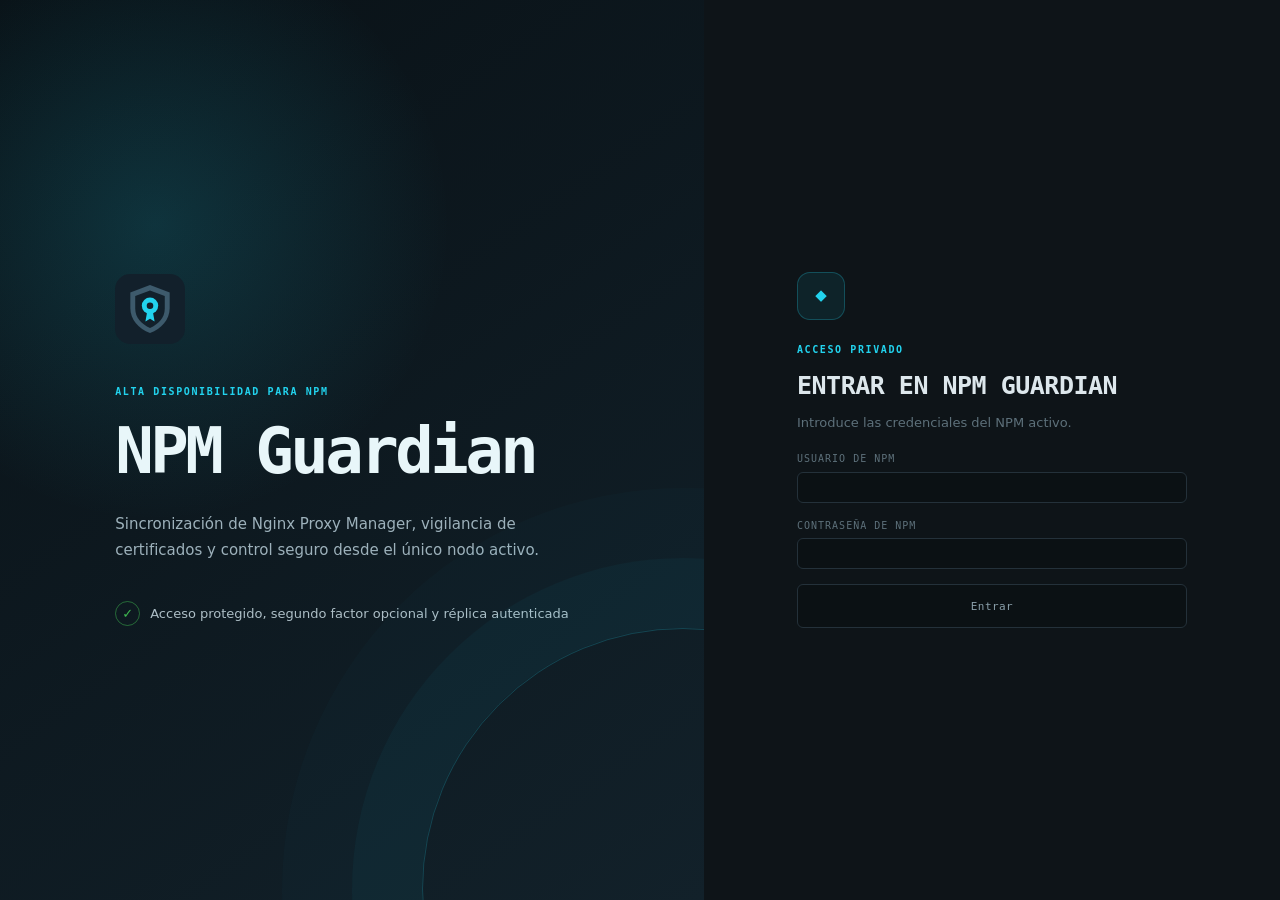
==== docker/guardian/panel/web/index.html @ 9c6bbe90 "feat: publicar NPM Guardian 1.0.4" ====
<!doctype html>
<html lang="es">
<head>
<meta charset="utf-8">
<meta name="viewport" content="width=device-width, initial-scale=1">
<title>NPM Guardian</title>
<link rel="icon" href="icono.svg" type="image/svg+xml" sizes="any">
<link rel="stylesheet" href="estilo.css">
</head>
<body>
<main id="setup-view" class="envoltorio oculto">
  <header class="page-heading"><span class="eyebrow">PRIMER INICIO</span><h1>Configurar NPM Guardian</h1><p>Estos datos se guardan en el volumen de Guardian. No tienes que trasladarlos a la plantilla de Unraid.</p></header>
  <form id="setup-form" class="settings-form">
    <section class="settings-card"><h2>Este nodo y el clÃºster</h2><div class="form-grid"><label><span>Nombre de este nodo</span><input id="setup-node" required maxlength="63" placeholder="node-a"></label><label><span>DirecciÃ³n de NPM en este nodo</span><input id="setup-address" required placeholder="npm-a.internal"></label></div><label class="switch-row compact"><input id="setup-standalone" type="checkbox"><span><strong>InstalaciÃ³n independiente</strong><small>ActÃ­valo sÃ³lo si no vas a sincronizar varios servidores.</small></span></label><label><span>Miembros del clÃºster</span><textarea id="setup-members" rows="5" required placeholder="node-a | npm-a.internal |&#10;node-b | npm-b.internal | http://guardian-b.internal:6061"></textarea><small>Una lÃ­nea por servidor: nombre | direcciÃ³n de NPM | URL de Guardian. La URL puede quedar vacÃ­a sÃ³lo en la lÃ­nea de este nodo.</small></label><label><span>CÃ³digo de incorporaciÃ³n</span><textarea id="setup-enrollment" rows="3" autocomplete="off" spellcheck="false" placeholder="VacÃ­o en el primer nodo; pega aquÃ­ el cÃ³digo al configurar los demÃ¡s"></textarea><small>El primer nodo generarÃ¡ un cÃ³digo compartido. GuÃ¡rdalo y Ãºsalo en los demÃ¡s nodos del mismo clÃºster.</small></label></section>
    <section class="settings-card"><h2>Keepalived</h2><div class="form-grid"><label><span>URL de Keepalived</span><input id="setup-keepalived-url" value="http://host.docker.internal:6060" required></label><label><span>Servicio flotante</span><input id="setup-keepalived-service" value="npm" required></label><label><span>Token API de Keepalived</span><input id="setup-keepalived-token" type="password" autocomplete="new-password"><small>Se guarda como secreto en /datos; no aparecerÃ¡ en la plantilla.</small></label></div><label class="switch-row compact"><input id="setup-keepalived-http" type="checkbox" checked><span><strong>Permitir HTTP hacia Keepalived en la red local</strong><small>DesactÃ­valo cuando la API use HTTPS verificable.</small></span></label></section>
    <section class="settings-card"><h2>Acceso al portal</h2><div class="form-grid"><label><span>URL pÃºblica estable (opcional)</span><input id="setup-public-url" placeholder="https://guardian.example.net"></label><label><span>Proxy HTTPS de confianza</span><input id="setup-proxies" placeholder="IP o CIDR exacto del proxy"></label></div><label class="switch-row compact"><input id="setup-portal-http" type="checkbox"><span><strong>Permitir acceso directo por HTTP en la LAN</strong><small>Si no lo activas, debes indicar el proxy HTTPS de confianza.</small></span></label></section>
    <section class="settings-card"><h2>Nginx Proxy Manager</h2><div class="form-grid"><label><span>Nombre del contenedor NPM</span><input id="setup-npm-container" value="npm" required></label><label><span>Esquema de la API</span><select id="setup-npm-scheme"><option value="https">HTTPS</option><option value="http">HTTP</option></select></label><label><span>Puerto de administraciÃ³n</span><input id="setup-npm-port" type="number" min="1" max="65535" value="443" required></label><label><span>Puerto HTTPS servido</span><input id="setup-npm-https-port" type="number" min="1" max="65535" value="443" required></label></div><label class="switch-row compact"><input id="setup-npm-http" type="checkbox"><span><strong>Permitir la API de NPM por HTTP en la red local</strong><small>Debe marcarse expresamente si seleccionas HTTP.</small></span></label></section>
    <section class="settings-card"><h2>Opciones avanzadas</h2><p class="pista">Normalmente puedes conservar estos valores. Modifícalos si tu proxy, tus certificados internos o tus puertos requieren otra configuración.</p><div class="form-grid"><label><span>Puerto público del portal</span><input id="setup-public-port" type="number" min="1" max="65535" value="6061" required></label><label><span>Duración de la sesión (minutos)</span><input id="setup-session-minutes" type="number" min="5" max="60" value="15" required></label><label><span>CA de Keepalived (PEM, opcional)</span><textarea id="setup-keepalived-ca" rows="5" spellcheck="false" placeholder="-----BEGIN CERTIFICATE-----"></textarea></label><label><span>CA de NPM (PEM, opcional)</span><textarea id="setup-npm-ca" rows="5" spellcheck="false" placeholder="-----BEGIN CERTIFICATE-----"></textarea></label></div></section>
    <div id="setup-message" class="recado oculto"></div><button id="setup-save" type="submit">Guardar y arrancar Guardian</button>
  </form>
  <section id="setup-code-card" class="settings-card oculto"><h2>CÃ³digo de incorporaciÃ³n del clÃºster</h2><p>GuÃ¡rdalo ahora. TendrÃ¡s que pegarlo al configurar los demÃ¡s nodos y no volverÃ¡ a mostrarse.</p><textarea id="setup-code" rows="5" readonly spellcheck="false"></textarea><button id="setup-code-copy" type="button">Copiar cÃ³digo</button><a class="boton-secundario" href="/">Continuar al acceso</a></section>
</main>
<main id="login-view" class="login-page oculto">
  <section class="login-intro">
    <img src="icono.svg" alt=""><span class="eyebrow">ALTA DISPONIBILIDAD PARA NPM</span>
    <h1>NPM Guardian</h1>
    <p>Sincronización de Nginx Proxy Manager, vigilancia de certificados y control seguro desde el único nodo activo.</p>
    <div class="login-feature"><span class="escudo">✓</span><span>Acceso protegido, segundo factor opcional y réplica autenticada</span></div>
  </section>
  <section class="login-panel">
    <form id="login-form" class="login-form" autocomplete="on">
      <div class="login-symbol">◆</div><span class="eyebrow">ACCESO PRIVADO</span><h2 id="login-heading">Entrar en NPM Guardian</h2>
      <p id="login-help">Comprobando el estado de la cuenta&hellip;</p>
      <label><span>Usuario de NPM</span><input id="login-user" required minlength="3" maxlength="64" autocomplete="username" autofocus></label>
      <label id="login-password-wrap"><span>Contraseña de NPM</span><input id="login-password" type="password" required autocomplete="current-password"></label>
      <label id="login-otp-wrap" class="oculto"><span>Código 2FA o de recuperación</span><input id="login-otp" inputmode="numeric" autocomplete="one-time-code"></label>
      <label id="login-recovery-wrap" class="oculto"><span>Código de recuperación de Guardian</span><input id="login-recovery" autocomplete="one-time-code"></label>
      <div id="login-error" class="recado mal oculto"></div><button id="login-button" type="submit">Entrar</button>
      <button id="emergency-toggle" class="boton-enlace oculto" type="button">Usar acceso de emergencia</button>
    </form>
  </section>
</main>

<div id="app-view" class="envoltorio oculto">
  <header class="cabecera">
    <img class="marca-icono" src="icono.svg" alt=""><div><h1>NPM Guardian</h1><p class="sub" id="sub">cargando&hellip;</p></div>
    <div class="hueco"></div><span class="version" id="version">v&hellip;</span>
    <button type="button" class="boton-secundario" id="profile-shortcut">Mi perfil</button>
    <button type="button" class="boton-secundario" id="logout">Salir</button><span class="latido" id="latido">&mdash;</span>
  </header>
  <nav class="tabs" aria-label="Secciones"><button type="button" class="activo" data-view="dashboard">Estado</button><button type="button" data-view="config">Configuración</button><button type="button" data-view="profile">Mi perfil</button></nav>
  <div id="recado" class="recado mal oculto"></div>

  <main id="view-dashboard" class="vista-panel">
    <header class="page-heading state-heading"><span class="eyebrow">RESUMEN OPERATIVO</span><h2>Estado del clúster</h2><p>Comprueba de un vistazo si las renovaciones pueden ejecutarse y qué nodo coordina el servicio.</p></header>

    <section class="state-overview" aria-label="Resumen operativo">
      <article class="status-card" id="namecheap-card" data-tone="neutral">
        <header class="status-card-heading"><div><span class="status-kicker">RENOVACIÓN DNS</span><h3>Namecheap</h3></div><span class="status-badge neutral" id="namecheap-status">Comprobando</span></header>
        <div class="status-hero"><span>IP pública</span><strong id="namecheap-ip">&mdash;</strong></div>
        <dl class="status-facts">
          <div><dt>DNS challenge</dt><dd id="namecheap-readiness">Pendiente</dd></div>
          <div><dt>Última comprobación</dt><dd id="namecheap-checked">&mdash;</dd></div>
        </dl>
        <p class="status-note" id="namecheap-detail">Consultando la integración&hellip;</p>
        <div id="credenciales"></div>
      </article>

      <article class="status-card" id="ha-card" data-tone="neutral">
        <header class="status-card-heading"><div><span class="status-kicker">ALTA DISPONIBILIDAD</span><h3>IP flotante</h3></div><span class="status-badge neutral" id="ha-status">Comprobando</span></header>
        <div class="status-hero"><span>Nodo activo</span><strong id="active-node">&mdash;</strong></div>
        <dl class="status-facts">
          <div><dt>IP flotante</dt><dd id="floating-ip">&mdash;</dd></div>
          <div><dt>Autoridad</dt><dd id="role-source">Keepalived</dd></div>
        </dl>
        <p class="status-note" id="role-detail">Localizando el nodo que sostiene el servicio&hellip;</p>
      </article>
    </section>

    <section class="dashboard-section"><header class="section-heading"><div><h2>Salud del clúster</h2><p class="pista">Guardian, NPM y capacidad de réplica en cada servidor.</p></div><span class="section-stat" id="nodes-summary">cargando&hellip;</span></header><div class="rejilla" id="rejilla-nodos"></div></section>

    <section class="dashboard-section"><header class="section-heading"><div><h2>Sincronización</h2><p class="pista" id="sync-schedule-summary">La copia siempre sale del nodo que posee la IP flotante hacia los pasivos.</p></div></header><div class="operation-card"><div class="mando" id="sincronia">cargando&hellip;</div><div id="diferencias"></div><div class="acciones" id="acciones-sincronia"></div></div></section>

    <section class="dashboard-section"><header class="section-heading"><div><h2>Certificados</h2><p class="pista">Ordenados por caducidad; los días representan periodos completos restantes.</p></div><div class="section-metrics"><span class="section-stat" id="cert-total">&mdash;</span><span class="section-stat" id="cert-risk">&mdash;</span></div></header><div class="marco desliza"><table><thead><tr><th>Certificado</th><th>Caduca</th><th>Quedan</th><th>Método</th><th></th></tr></thead><tbody id="cuerpo-certs"><tr><td colspan="5" class="vacio">cargando&hellip;</td></tr></tbody></table></div></section>

    <section class="dashboard-section"><header class="section-heading"><div><h2>Proxy hosts</h2><p class="pista">Destinos publicados por el NPM activo.</p></div><span class="section-stat" id="proxy-total">&mdash;</span></header><div class="marco desliza"><table><thead><tr><th>Dominio</th><th>Destino</th><th>Certificado</th></tr></thead><tbody id="cuerpo-dominios"><tr><td colspan="3" class="vacio">cargando&hellip;</td></tr></tbody></table></div></section>
  </main>

  <main id="view-config" class="vista-panel oculto">
    <header class="page-heading"><span class="eyebrow">NODO Y AUTOMATIZACIÓN</span><h2>Configuración</h2><p>La configuración local se guarda en este nodo. La automatización se replica cifrada al resto del clúster.</p></header>
    <form id="node-config-form" class="settings-form node-settings-form">
      <section class="settings-card"><h3>Este nodo y el clúster</h3><p class="pista">Sustituye las antiguas variables NPMG_NODE_NAME, NPMG_NODE_ADDRESS, NPMG_NODES y NPMG_PEERS de la plantilla.</p><div class="form-grid"><label><span>Nombre de este nodo</span><input id="node-name" required maxlength="63"></label><label><span>Dirección de NPM en este nodo</span><input id="node-address" required></label></div><label class="switch-row compact"><input id="node-standalone" type="checkbox"><span><strong>Instalación independiente</strong><small>Actívalo sólo si este Guardian no forma parte de un clúster.</small></span></label><label><span>Miembros del clúster</span><textarea id="node-members" rows="5" required></textarea><small>Una línea por servidor: nombre | dirección de NPM | URL de Guardian. La URL sólo puede quedar vacía para este nodo.</small></label></section>
      <section class="settings-card"><h3>Conexión con Keepalived</h3><p class="pista">Guardian consulta esta API para determinar qué nodo posee la IP flotante.</p><div class="form-grid"><label><span>URL de Keepalived</span><input id="node-keepalived-url" required></label><label><span>Servicio flotante</span><input id="node-keepalived-service" required></label><label><span>Nuevo token API (opcional)</span><input id="node-keepalived-token" type="password" autocomplete="new-password" placeholder="Dejar vacío para conservar"><small id="node-keepalived-token-status"></small></label><label><span>Nueva CA en formato PEM (opcional)</span><textarea id="node-keepalived-ca" rows="5" spellcheck="false" placeholder="Dejar vacío para conservar"></textarea><small id="node-keepalived-ca-status"></small></label></div><label class="switch-row compact"><input id="node-keepalived-token-clear" type="checkbox"><span><strong>Eliminar el token guardado</strong><small>Keepalived deberá aceptar consultas sin token.</small></span></label><label class="switch-row compact"><input id="node-keepalived-ca-clear" type="checkbox"><span><strong>Eliminar la CA guardada</strong><small>Se utilizará la cadena de confianza del sistema.</small></span></label><label class="switch-row compact"><input id="node-keepalived-http" type="checkbox"><span><strong>Permitir HTTP hacia Keepalived en la red local</strong><small>Desactívalo cuando la API use HTTPS verificable.</small></span></label></section>
      <section class="settings-card"><h3>Acceso al portal</h3><div class="form-grid"><label><span>URL pública estable (opcional)</span><input id="node-public-url" placeholder="https://guardian.example.net"></label><label><span>Puerto público del portal</span><input id="node-public-port" type="number" min="1" max="65535" required></label><label><span>Duración de la sesión (minutos)</span><input id="node-session-minutes" type="number" min="5" max="60" required></label><label><span>Proxies HTTPS de confianza</span><input id="node-proxies" placeholder="IP o CIDR del proxy"></label></div><label class="switch-row compact"><input id="node-portal-http" type="checkbox"><span><strong>Permitir acceso directo por HTTP en la LAN</strong><small>Si no lo activas, debes indicar el proxy HTTPS de confianza.</small></span></label></section>
      <section class="settings-card"><h3>Conexión local con Nginx Proxy Manager</h3><div class="form-grid"><label><span>Nombre del contenedor NPM</span><input id="node-npm-container" required></label><label><span>Esquema de la API</span><select id="node-npm-scheme"><option value="https">HTTPS</option><option value="http">HTTP</option></select></label><label><span>Puerto de administración</span><input id="node-npm-api-port" type="number" min="1" max="65535" required></label><label><span>Puerto HTTPS servido</span><input id="node-npm-https-port" type="number" min="1" max="65535" required></label><label><span>Nueva CA en formato PEM (opcional)</span><textarea id="node-npm-ca" rows="5" spellcheck="false" placeholder="Dejar vacío para conservar"></textarea><small id="node-npm-ca-status"></small></label></div><label class="switch-row compact"><input id="node-npm-ca-clear" type="checkbox"><span><strong>Eliminar la CA guardada</strong><small>Se utilizará la cadena de confianza del sistema.</small></span></label><label class="switch-row compact"><input id="node-npm-http" type="checkbox"><span><strong>Permitir la API de NPM por HTTP en la red local</strong><small>Debe marcarse expresamente si seleccionas HTTP.</small></span></label></section>
      <div id="node-config-message" class="recado oculto"></div><button id="node-config-save" type="submit">Guardar configuración del nodo y reiniciar</button>
    </form>
    <form id="config-form" class="settings-form">
      <section class="settings-card"><h3>Sincronización automática</h3><label class="switch-row"><input id="sync-enabled" type="checkbox"><span><strong>Activar sincronización programada</strong><small>La tarea sólo se ejecuta en el nodo activo.</small></span></label><div class="form-grid"><label><span>Frecuencia</span><select id="sync-preset"><option value="*/5 * * * *">Cada 5 minutos</option><option value="*/15 * * * *">Cada 15 minutos</option><option value="*/30 * * * *">Cada 30 minutos</option><option value="0 * * * *">Cada hora</option><option value="0 */6 * * *">Cada 6 horas</option><option value="0 3 * * *">Cada día a las 03:00</option><option value="custom">Expresión personalizada</option></select></label><label id="sync-custom-wrap" class="oculto"><span>Expresión cron</span><input id="sync-cron" placeholder="*/15 * * * *" spellcheck="false"><small>minuto hora día mes día-semana</small></label></div><div id="topology-summary" class="readonly-summary"></div></section>
      <section class="settings-card"><h3>Namecheap</h3><label class="switch-row"><input id="namecheap-enabled" type="checkbox"><span><strong>Activar integración con Namecheap</strong><small>Sólo condiciona certificados DNS-01 de Namecheap. Desactivarla no afecta a la alta disponibilidad, la sincronización ni otros métodos ACME.</small></span></label><div id="namecheap-fields"><div class="form-grid"><label><span>Usuario API de Namecheap</span><input id="namecheap-user" autocomplete="off"></label><label><span>Clave API de Namecheap</span><input id="namecheap-key" type="password" autocomplete="new-password" placeholder="Dejar vacío para conservar"><small id="namecheap-key-status"></small></label></div><label class="switch-row compact"><input id="namecheap-key-clear" type="checkbox"><span><strong>Eliminar la clave guardada</strong><small>Namecheap quedará desactivado al guardar si no proporcionas otra clave.</small></span></label></div></section>
      <section class="settings-card"><h3>Política de renovación</h3><p class="pista">Se aplica a los certificados renovables, independientemente de que Namecheap esté activado.</p><div class="form-grid"><label><span>Renovar cuando queden</span><input id="renew-days" type="number" min="31" max="60" required><small>35 días es el valor recomendado.</small></label><label><span>Avisar cuando queden</span><input id="warning-days" type="number" min="1" max="60" required></label><label><span>Intentos automáticos totales</span><select id="renew-attempts"><option>1</option><option>2</option><option>3</option><option value="4">4</option></select><small>El límite seguro es 4; el quinto queda reservado para una intervención manual.</small></label></div></section>
      <section class="settings-card"><h3>API de Nginx Proxy Manager</h3><p class="pista">Se usa para solicitar renovaciones. Guardian nunca modifica la base de datos para renovar.</p><div class="form-grid"><label><span>Usuario o correo de NPM</span><input id="npm-user" autocomplete="off"></label><label><span>Contraseña de NPM</span><input id="npm-password" type="password" autocomplete="new-password" placeholder="Dejar vacío para conservar"><small id="npm-password-status"></small></label><label><span>Puerto de administración</span><input id="npm-port" type="number" min="1" max="65535" required></label><label><span>Puerto HTTPS servido</span><input id="npm-https-port" type="number" min="1" max="65535" required><small>Permite verificar el certificado real tras renovar.</small></label><label><span>Timeout de renovación</span><input id="npm-timeout" type="number" min="360" max="1800" step="30" required><small>Debe superar el tiempo de propagación DNS; 720 s recomendado.</small></label></div><label class="switch-row compact"><input id="npm-password-clear" type="checkbox"><span><strong>Eliminar la contraseña técnica guardada</strong><small>Las renovaciones automáticas se pausarán hasta configurar otra.</small></span></label></section>
      <div id="config-message" class="recado oculto"></div><button id="config-save" type="submit">Guardar y replicar</button>
    </form>
  </main>

  <main id="view-profile" class="vista-panel oculto">
    <header class="page-heading"><span class="eyebrow">CUENTA Y SEGURIDAD</span><h2>Mi perfil</h2><p>Gestiona tu identidad, contraseña y segundo factor.</p></header>
    <div class="profile-grid"><section class="settings-card"><h3>Identidad</h3><form id="profile-form"><label><span>Nombre visible</span><input id="profile-name" maxlength="120" required></label><button type="submit">Guardar nombre</button></form></section><section class="settings-card"><h3>Contraseña administrada por NPM</h3><p class="pista">Guardian valida cada acceso contra el NPM activo y nunca guarda tu contraseña. Cámbiala desde Nginx Proxy Manager; la nueva será válida aquí en el siguiente inicio de sesión.</p><div class="veredicto bien">Identidad primaria delegada en NPM</div></section></div>
    <section class="settings-card two-factor-card"><h3>Autenticación en dos pasos</h3><div id="two-factor-content"></div></section>
    <section id="recovery-card" class="settings-card oculto"><h3>Códigos de recuperación</h3><p>Guárdalos ahora. Cada uno sirve una sola vez y no volverán a mostrarse.</p><div id="recovery-codes" class="recovery-codes"></div><button type="button" id="copy-recovery">Copiar códigos</button></section><div id="profile-message" class="recado oculto"></div>
  </main>
  <footer><span id="pie"></span><span>actualización automática cada 30 s</span></footer>
</div>

<div id="app-dialog-layer" class="dialog-layer oculto" aria-hidden="true">
  <section id="app-dialog" class="dialog-panel" role="dialog" aria-modal="true" aria-labelledby="app-dialog-title" aria-describedby="app-dialog-message" tabindex="-1">
    <div id="app-dialog-symbol" class="dialog-symbol" aria-hidden="true">!</div>
    <span id="app-dialog-eyebrow" class="eyebrow">CONFIRMAR OPERACIÓN</span>
    <h2 id="app-dialog-title">Confirmar</h2>
    <p id="app-dialog-message"></p>
    <div class="dialog-actions">
      <button id="app-dialog-cancel" type="button" class="boton-secundario">Cancelar</button>
      <button id="app-dialog-confirm" type="button" class="dialog-confirm">Continuar</button>
    </div>
  </section>
</div>
<div id="toast-region" class="toast-region" aria-live="polite" aria-atomic="false"></div>
<script src="app.js"></script>
</body>
</html>
---- docker/guardian/panel/web/estilo.css ----
/* NPM Guardian. Tema oscuro orientado a una consola operativa. */
:root {
  --fondo:      #0e1418;
  --panel:      #161e23;
  --hundido:    #0b1114;
  --linea:      #24313a;
  --linea-fina: #1b252b;
  --tinta:      #dde7ec;
  --tinta-suave:#8ba0ab;
  --tinta-tenue:#5d707a;
  --acento:     #22d3ee;

  /* Estado del servicio. Separados del acento a proposito: el color que informa
     no debe competir con el color que decora. */
  --ok:    #3fb950;
  --aviso: #d29922;
  --mal:   #f85149;
  --inerte:#516670;

  --mono: ui-monospace, SFMono-Regular, Menlo, Consolas, monospace;
  --sans: system-ui, -apple-system, "Segoe UI", Roboto, sans-serif;
}

* { box-sizing: border-box; }

body {
  margin: 0;
  background: var(--fondo);
  color: var(--tinta);
  font-family: var(--sans);
  font-size: 15px;
  line-height: 1.55;
  -webkit-font-smoothing: antialiased;
}

.envoltorio {
  max-width: 1180px;
  margin: 0 auto;
  padding: 28px 20px 72px;
  display: flex;
  flex-direction: column;
  gap: 34px;
}

/* cabecera */
.cabecera {
  display: flex;
  align-items: center;
  gap: 14px;
  flex-wrap: wrap;
  border-bottom: 1px solid var(--linea);
  padding-bottom: 18px;
}
.cabecera img { width: 38px; height: 38px; display: block; }
.cabecera h1 {
  margin: 0;
  font-family: var(--mono);
  font-size: 19px;
  font-weight: 600;
  letter-spacing: -0.01em;
}
.cabecera .sub {
  margin: 0;
  font-family: var(--mono);
  font-size: 12px;
  color: var(--tinta-tenue);
}
.hueco { margin-left: auto; }
.latido {
  font-family: var(--mono);
  font-size: 11px;
  color: var(--tinta-tenue);
  letter-spacing: 0.06em;
}
.latido b { color: var(--ok); font-weight: 600; }
.latido.error b { color: var(--mal); }

/* secciones */
section { display: flex; flex-direction: column; gap: 14px; }
h2 {
  margin: 0;
  font-family: var(--mono);
  font-size: 12px;
  font-weight: 600;
  letter-spacing: 0.13em;
  text-transform: uppercase;
  color: var(--tinta-suave);
}
.pista { margin: 0; font-size: 13.5px; color: var(--tinta-tenue); max-width: 74ch; }

/* tabla de direcciones */
.marco { border: 1px solid var(--linea); border-radius: 10px; overflow: hidden; background: var(--panel); }
.desliza { overflow-x: auto; }
table { width: 100%; border-collapse: collapse; font-size: 13.5px; }
th {
  font-family: var(--mono);
  font-size: 10px;
  letter-spacing: 0.12em;
  text-transform: uppercase;
  color: var(--tinta-tenue);
  font-weight: 600;
  text-align: left;
  padding: 10px 14px;
  background: var(--hundido);
  border-bottom: 1px solid var(--linea);
  white-space: nowrap;
}
td {
  padding: 12px 14px;
  border-bottom: 1px solid var(--linea-fina);
  vertical-align: middle;
}
tr:last-child td { border-bottom: 0; }
.ip { font-family: var(--mono); font-weight: 600; color: var(--tinta); white-space: nowrap; }
.vrid { font-family: var(--mono); font-size: 12px; color: var(--tinta-tenue); }
.puertos { font-family: var(--mono); font-size: 11.5px; color: var(--tinta-tenue); }
.servicio { font-weight: 600; }
.desc { font-size: 12px; color: var(--tinta-tenue); }
.acciones { display: flex; gap: 6px; justify-content: flex-end; }

/* pastillas de estado */
.pastilla {
  display: inline-block;
  font-family: var(--mono);
  font-size: 10.5px;
  letter-spacing: 0.08em;
  text-transform: uppercase;
  padding: 3px 8px;
  border-radius: 999px;
  border: 1px solid;
  white-space: nowrap;
}
.pastilla.en_uso    { color: var(--ok);     border-color: rgba(63,185,80,.45);  background: rgba(63,185,80,.12); }
.pastilla.libre     { color: var(--acento); border-color: rgba(34,211,238,.40); background: rgba(34,211,238,.10); }
.pastilla.reservada { color: var(--aviso);  border-color: rgba(210,153,34,.45); background: rgba(210,153,34,.12); }

/* fichas de nodo dentro de la tabla */
.nodos { display: flex; gap: 6px; flex-wrap: wrap; }
.ficha {
  display: inline-flex;
  align-items: center;
  gap: 5px;
  font-family: var(--mono);
  font-size: 11px;
  padding: 3px 8px;
  border-radius: 6px;
  border: 1px solid var(--linea);
  background: var(--hundido);
  color: var(--tinta-tenue);
  white-space: nowrap;
}
.ficha .punto { width: 7px; height: 7px; border-radius: 50%; background: var(--inerte); flex: none; }
.ficha.sano  .punto { background: var(--ok); }
.ficha.malo  .punto { background: var(--mal); }
.ficha.drena .punto { background: var(--aviso); }
.ficha.caido { opacity: .55; }
.ficha.porta {
  border-color: rgba(34,211,238,.55);
  color: var(--tinta);
  background: rgba(34,211,238,.10);
  font-weight: 600;
}
.ficha .ancla { color: var(--acento); font-size: 10px; }

.aviso-fila {
  display: inline-flex; align-items: center; gap: 6px;
  font-family: var(--mono); font-size: 11px; color: var(--mal);
}

/* tarjetas de servidor */
.rejilla { display: grid; grid-template-columns: repeat(auto-fit, minmax(min(300px, 100%), 1fr)); gap: 14px; }
.tarjeta {
  background: var(--panel);
  border: 1px solid var(--linea);
  border-radius: 10px;
  padding: 16px;
  display: flex;
  flex-direction: column;
  gap: 12px;
}
.tarjeta.caida { border-style: dashed; }
.tarjeta header { display: flex; align-items: baseline; gap: 9px; }
.tarjeta h3 { margin: 0; font-family: var(--mono); font-size: 15px; font-weight: 600; }
.tarjeta .meta { font-family: var(--mono); font-size: 11px; color: var(--tinta-tenue); margin-left: auto; }
.veredicto {
  white-space: pre-wrap;
  overflow-wrap: anywhere;
  font-family: var(--mono);
  font-size: 12px;
  line-height: 1.5;
  padding: 9px 11px;
  border-radius: 7px;
  background: var(--hundido);
  border-left: 2px solid var(--inerte);
  color: var(--tinta-suave);
}
.veredicto.bien    { border-left-color: var(--ok); }
.veredicto.peligro { border-left-color: var(--mal); color: var(--tinta); }
.veredicto.drena   { border-left-color: var(--aviso); }

.servicios-nodo { display: flex; flex-direction: column; gap: 7px; }
.linea-serv {
  display: flex; align-items: center; gap: 9px;
  font-family: var(--mono); font-size: 12px;
  padding: 6px 9px; border-radius: 6px; background: var(--hundido);
}
.linea-serv .nom { font-weight: 600; color: var(--tinta); }
.linea-serv .est { color: var(--tinta-tenue); margin-left: auto; }

/* controles */
button {
  font-family: var(--mono);
  font-size: 11px;
  letter-spacing: 0.04em;
  padding: 5px 10px;
  border-radius: 6px;
  border: 1px solid var(--linea);
  background: var(--hundido);
  color: var(--tinta-suave);
  cursor: pointer;
  transition: border-color .12s, color .12s;
}
button:hover:not(:disabled) { border-color: var(--acento); color: var(--tinta); }
button:focus-visible { outline: 2px solid var(--acento); outline-offset: 2px; }
button:disabled { opacity: .4; cursor: not-allowed; }
button.peligro:hover:not(:disabled) { border-color: var(--mal); color: var(--mal); }
button.activo { border-color: var(--aviso); color: var(--aviso); }

form.alta {
  background: var(--panel);
  border: 1px solid var(--linea);
  border-radius: 10px;
  padding: 16px;
  display: grid;
  grid-template-columns: repeat(auto-fit, minmax(min(150px, 100%), 1fr));
  gap: 12px;
  align-items: end;
}
label { display: flex; flex-direction: column; gap: 5px; font-size: 12px; color: var(--tinta-suave); }
label span { font-family: var(--mono); font-size: 10px; letter-spacing: 0.1em; text-transform: uppercase; color: var(--tinta-tenue); }
input, select, textarea {
  font-family: var(--mono);
  font-size: 13px;
  padding: 7px 9px;
  border-radius: 6px;
  border: 1px solid var(--linea);
  background: var(--hundido);
  color: var(--tinta);
  width: 100%;
}
textarea { resize: vertical; min-height: 72px; line-height: 1.45; }
input:focus, select:focus, textarea:focus { outline: none; border-color: var(--acento); }
form.alta .ancho { grid-column: 1 / -1; }
form.alta button { padding: 8px 14px; font-size: 12px; }

.recado {
  font-family: var(--mono);
  font-size: 12px;
  padding: 10px 12px;
  border-radius: 7px;
  border: 1px solid;
  white-space: pre-wrap;
  overflow-wrap: anywhere;
  line-height: 1.5;
}
.recado.mal  { color: var(--mal); border-color: rgba(248,81,73,.45); background: rgba(248,81,73,.08); }
.recado.bien { color: var(--ok);  border-color: rgba(63,185,80,.45); background: rgba(63,185,80,.08); }
.oculto { display: none; }

.vacio { padding: 26px 14px; text-align: center; color: var(--tinta-tenue); font-size: 13.5px; }

footer {
  border-top: 1px solid var(--linea);
  padding-top: 16px;
  font-family: var(--mono);
  font-size: 11px;
  color: var(--tinta-tenue);
  display: flex; gap: 16px; flex-wrap: wrap;
}
footer a { color: var(--tinta-suave); text-decoration: none; border-bottom: 1px dotted var(--linea); }
footer a:hover { color: var(--acento); }

@media (prefers-reduced-motion: reduce) { * { transition: none !important; animation: none !important; } }

/* ── Pantallas estrechas ───────────────────────────────────────────────
   Siete columnas no caben en un movil ni en la pantalla interior de un
   plegable, y dejar que la tabla se desplace a lo ancho obliga a arrastrar
   para leer media fila. Por debajo de este ancho cada direccion pasa a ser
   una ficha con sus campos etiquetados, y no hay scroll horizontal en
   ninguna parte. */
@media (max-width: 900px) {
  .envoltorio { padding: 20px 14px 56px; gap: 26px; }
  .desliza { overflow-x: visible; }
  .marco { background: transparent; border: 0; border-radius: 0; }

  table, tbody, tr, td { display: block; width: 100%; }
  thead { display: none; }

  tr {
    background: var(--panel);
    border: 1px solid var(--linea);
    border-radius: 10px;
    padding: 12px 14px;
    margin-bottom: 10px;
  }
  tr:last-child { margin-bottom: 0; }
  tr:last-child td { border-bottom: 0; }

  td {
    border: 0;
    padding: 5px 0;
    display: flex;
    gap: 12px;
    align-items: flex-start;
    min-width: 0;
  }
  td::before {
    content: attr(data-etiqueta);
    flex: 0 0 84px;
    font-family: var(--mono);
    font-size: 10px;
    letter-spacing: 0.1em;
    text-transform: uppercase;
    color: var(--tinta-tenue);
    padding-top: 3px;
  }
  td.vacio::before, td.sin-etiqueta::before { content: none; }
  td:first-child { white-space: normal; }
  .acciones { justify-content: flex-start; flex-wrap: wrap; }
  .nodos { min-width: 0; }
  .pista { font-size: 13px; }
}

/* Muy estrecho (movil de pie, plegable cerrado): la etiqueta se pone encima
   en vez de al lado, para que el valor tenga toda la anchura. */
@media (max-width: 520px) {
  td { flex-direction: column; gap: 2px; }
  td::before { flex: none; padding-top: 0; }
  .cabecera .hueco { display: none; }
  .latido { flex-basis: 100%; }
  .tarjeta header { flex-wrap: wrap; }
  .tarjeta .meta { margin-left: 0; }
  .linea-serv { flex-wrap: wrap; }
  .linea-serv .est { margin-left: 0; }
}

/* servidor preferido de una direccion */
.ficha .marca { color: var(--aviso); font-size: 10px; font-weight: 600; }
.ficha.pref { border-color: rgba(210,153,34,.45); }
.aviso-fila.calmo  { color: var(--tinta-tenue); }
.aviso-fila.movida { color: var(--aviso); }
.aviso-fila { flex-basis: 100%; }

/* ── estado del servidor, bien visible ─────────────────────────────── */
.insignia {
  margin-left: auto;
  font-family: var(--mono);
  font-size: 10px;
  letter-spacing: 0.1em;
  padding: 3px 9px;
  border-radius: 999px;
  border: 1px solid;
  white-space: nowrap;
}
.insignia.viva   { color: var(--ok);    border-color: rgba(63,185,80,.45);  background: rgba(63,185,80,.10); }
.insignia.parada { color: var(--aviso); border-color: rgba(210,153,34,.55); background: rgba(210,153,34,.14); }
.tarjeta.mantenimiento { border-color: rgba(210,153,34,.45); }
.acciones-nodo { display: flex; gap: 8px; }
.acciones-nodo button { padding: 8px 14px; font-size: 12px; flex: 1; }

/* ── donde esta cada direccion ─────────────────────────────────────── */
.donde { display: flex; flex-direction: column; gap: 6px; min-width: 0; }
.portador {
  font-family: var(--mono);
  font-weight: 600;
  color: var(--tinta);
}
.portador.huerfana { color: var(--mal); font-weight: 400; }

/* ── asignar servidor ──────────────────────────────────────────────── */
.asignar { display: flex; flex-wrap: wrap; gap: 6px; align-items: center; min-width: 0; }
.asignar select { flex: 1 1 170px; min-width: 0; font-size: 12px; padding: 6px 8px; }
.asignar button { flex: none; }
.asignar .aviso-fila { flex-basis: 100%; }

/* ── guardián: caducidades ─────────────────────────────────────────── */
.dias { font-family: var(--mono); font-weight: 600; white-space: nowrap; }
.dias.lejos   { color: var(--ok); }
.dias.cerca   { color: var(--aviso); }
.dias.urgente { color: var(--mal); }
.dias.pasado  { color: var(--mal); text-decoration: underline; }
.mando {
  font-family: var(--mono); font-size: 12px; line-height: 1.5;
  padding: 10px 12px; border-radius: 7px;
  background: var(--hundido); border-left: 2px solid var(--inerte);
  color: var(--tinta-suave); white-space: pre-wrap;
}
.mando.yo    { border-left-color: var(--ok); color: var(--tinta); }
.mando.otro  { border-left-color: var(--acento); }
.mando.nadie { border-left-color: var(--aviso); }
.fase {
  font-family: var(--mono); font-size: 10px; letter-spacing: .1em;
  padding: 3px 8px; border-radius: 999px;
  border: 1px solid rgba(210,153,34,.5); color: var(--aviso);
  background: rgba(210,153,34,.12);
}

/* ── NPM Guardian: acceso, navegación y configuración ─────────────── */
.eyebrow { font-family: var(--mono); font-size: 10px; font-weight: 700; letter-spacing: .16em; color: var(--acento); }
.version { font-family: var(--mono); font-size: 11px; color: var(--tinta-tenue); }
.marca-icono { flex: none; }
.boton-secundario { background: transparent; }
.tabs { display: flex; gap: 6px; margin-top: -18px; padding-bottom: 12px; border-bottom: 1px solid var(--linea); }
.tabs button { border-color: transparent; background: transparent; }
.tabs button.activo { color: var(--acento); border-color: rgba(34,211,238,.4); background: rgba(34,211,238,.08); }
.vista-panel { display: flex; flex-direction: column; gap: 34px; }
.page-heading { gap: 5px; padding-bottom: 3px; }
.page-heading h2 { color: var(--tinta); font-size: 22px; letter-spacing: -.02em; text-transform: none; }
.page-heading p { margin: 0; color: var(--tinta-tenue); }

/* ── Estado: resumen operativo ───────────────────────────────────── */
.state-heading { margin-bottom: -14px; }
.state-overview {
  display: grid;
  grid-template-columns: repeat(2, minmax(0, 1fr));
  gap: 14px;
}
.status-card {
  min-width: 0;
  min-height: 290px;
  padding: 20px;
  display: flex;
  flex-direction: column;
  gap: 15px;
  border: 1px solid var(--linea);
  border-top: 2px solid var(--inerte);
  border-radius: 11px;
  background: var(--panel);
}
.status-card[data-tone="ok"] { border-top-color: var(--ok); }
.status-card[data-tone="warning"] { border-top-color: var(--aviso); }
.status-card[data-tone="error"] { border-top-color: var(--mal); }
.status-card[data-tone="info"] { border-top-color: var(--acento); }
.status-card-heading { display: flex; align-items: flex-start; justify-content: space-between; gap: 14px; }
.status-card-heading > div { min-width: 0; display: flex; flex-direction: column; gap: 2px; }
.status-kicker {
  color: var(--tinta-tenue);
  font-family: var(--mono);
  font-size: 9px;
  font-weight: 600;
  letter-spacing: .13em;
}
.status-card h3 { margin: 0; font-family: var(--mono); font-size: 16px; font-weight: 600; }
.status-badge {
  flex: none;
  padding: 3px 9px;
  border: 1px solid rgba(81,102,112,.5);
  border-radius: 999px;
  color: var(--tinta-tenue);
  background: rgba(81,102,112,.1);
  font-family: var(--mono);
  font-size: 9.5px;
  font-weight: 600;
  letter-spacing: .08em;
  text-transform: uppercase;
  white-space: nowrap;
}
.status-badge.ok { color: var(--ok); border-color: rgba(63,185,80,.45); background: rgba(63,185,80,.1); }
.status-badge.warning { color: var(--aviso); border-color: rgba(210,153,34,.5); background: rgba(210,153,34,.12); }
.status-badge.error { color: var(--mal); border-color: rgba(248,81,73,.45); background: rgba(248,81,73,.1); }
.status-badge.info { color: var(--acento); border-color: rgba(34,211,238,.4); background: rgba(34,211,238,.1); }
.status-hero {
  min-width: 0;
  padding: 13px 14px;
  display: flex;
  flex-direction: column;
  gap: 1px;
  border: 1px solid var(--linea-fina);
  border-radius: 8px;
  background: var(--hundido);
}
.status-hero span, .status-facts dt {
  color: var(--tinta-tenue);
  font-family: var(--mono);
  font-size: 9.5px;
  letter-spacing: .1em;
  text-transform: uppercase;
}
.status-hero strong {
  min-width: 0;
  color: var(--tinta);
  font-family: var(--mono);
  font-size: clamp(18px, 2.2vw, 24px);
  font-weight: 600;
  overflow-wrap: anywhere;
}
.status-facts { margin: 0; display: grid; grid-template-columns: repeat(2, minmax(0, 1fr)); gap: 9px; }
.status-facts > div { min-width: 0; display: flex; flex-direction: column; gap: 2px; }
.status-facts dd { margin: 0; color: var(--tinta-suave); font-family: var(--mono); font-size: 11.5px; overflow-wrap: anywhere; }
.status-note { margin: auto 0 0; color: var(--tinta-suave); font-size: 12.5px; line-height: 1.55; }
.status-card #credenciales:empty { display: none; }
.status-card #credenciales .recado { margin-top: -3px; }

.dashboard-section { min-width: 0; }
.section-heading { display: flex; align-items: flex-end; justify-content: space-between; gap: 18px; }
.section-heading > div { min-width: 0; display: flex; flex-direction: column; gap: 5px; }
.section-metrics { display: flex; justify-content: flex-end; gap: 7px; flex-wrap: wrap; }
.section-stat {
  flex: none;
  padding: 4px 9px;
  border: 1px solid var(--linea);
  border-radius: 999px;
  color: var(--tinta-tenue);
  background: var(--hundido);
  font-family: var(--mono);
  font-size: 10px;
  white-space: nowrap;
}
.operation-card {
  min-width: 0;
  padding: 16px;
  display: flex;
  flex-direction: column;
  gap: 14px;
  border: 1px solid var(--linea);
  border-radius: 10px;
  background: var(--panel);
}
.operation-card > :empty { display: none; }

.node-card { min-width: 0; }
.node-card header { align-items: center; justify-content: space-between; }
.node-identity { min-width: 0; display: flex; flex-direction: column; gap: 1px; }
.node-card .meta { margin-left: 0; }
.insignia.pasiva { color: var(--acento); border-color: rgba(34,211,238,.4); background: rgba(34,211,238,.1); }
.linea-serv .est.ok { color: var(--ok); }
.linea-serv .est.warning { color: var(--aviso); }
.linea-serv .est.error { color: var(--mal); }
.node-metrics { display: flex; align-items: center; gap: 7px; flex-wrap: wrap; padding-top: 2px; color: var(--tinta-tenue); font-family: var(--mono); font-size: 10.5px; }
.node-metrics span + span::before { content: '·'; margin-right: 7px; color: var(--linea); }
.node-metrics .node-risk { color: var(--aviso); }
.node-error { margin: 0; color: var(--mal); font-family: var(--mono); font-size: 11px; overflow-wrap: anywhere; }

.login-page { min-height: 100vh; display: grid; grid-template-columns: minmax(400px, 1.1fr) minmax(420px, .9fr); }
.login-intro { position: relative; justify-content: center; overflow: hidden; padding: 9vw; color: #e8f6f9; background: radial-gradient(circle at 22% 25%, rgba(34,211,238,.16), transparent 34%), linear-gradient(145deg, #091116, #12212a); }
.login-intro::after { content: ''; position: absolute; width: 520px; height: 520px; right: -240px; bottom: -250px; border: 1px solid rgba(34,211,238,.22); border-radius: 50%; box-shadow: 0 0 0 70px rgba(34,211,238,.035), 0 0 0 140px rgba(34,211,238,.018); }
.login-intro img { width: 70px; height: 70px; margin-bottom: 26px; }
.login-intro h1 { margin: 4px 0 12px; font-family: var(--mono); font-size: clamp(36px, 5vw, 64px); line-height: 1.08; letter-spacing: -.055em; }
.login-intro > p { max-width: 570px; margin: 0; color: #9db1bb; font-size: 15px; line-height: 1.7; }
.login-feature { display: flex; align-items: center; gap: 10px; margin-top: 24px; color: #adbec6; font-size: 13px; }
.escudo { display: grid; place-items: center; width: 25px; height: 25px; border: 1px solid rgba(63,185,80,.5); border-radius: 50%; color: var(--ok); }
.login-panel { display: grid; place-items: center; padding: 42px; background: var(--fondo); }
.login-form { width: min(100%, 390px); display: flex; flex-direction: column; gap: 15px; }
.login-symbol { width: 48px; height: 48px; display: grid; place-items: center; margin-bottom: 7px; border: 1px solid rgba(34,211,238,.25); border-radius: 13px; color: var(--acento); background: rgba(34,211,238,.08); }
.login-form h2 { margin: -5px 0 0; color: var(--tinta); font-size: 25px; letter-spacing: -.5px; }
.login-form > p { margin: -8px 0 3px; color: var(--tinta-tenue); font-size: 13px; }
.login-form button { min-height: 44px; }
.login-form .boton-enlace { min-height: auto; padding: 5px; border: 0; color: var(--acento); background: transparent; }

.settings-form { display: flex; flex-direction: column; gap: 18px; }
.node-settings-form { padding-bottom: 34px; border-bottom: 1px solid var(--linea); }
.settings-card { gap: 18px; padding: 22px; border: 1px solid var(--linea); border-radius: 11px; background: var(--panel); }
.settings-card h3 { margin: 0; font-family: var(--mono); font-size: 14px; color: var(--tinta); }
.settings-card h4 { margin: 0 0 12px; font-size: 13px; color: var(--tinta-suave); }
.settings-card form { display: flex; flex-direction: column; gap: 13px; }
.settings-card small, label small { display: block; margin-top: 1px; color: var(--tinta-tenue); font-size: 11px; line-height: 1.45; }
.form-grid { display: grid; grid-template-columns: repeat(2, minmax(0, 1fr)); gap: 16px; }
.switch-row { flex-direction: row; align-items: flex-start; gap: 11px; padding: 12px; border: 1px solid var(--linea-fina); border-radius: 8px; background: var(--hundido); }
.switch-row input { width: 17px; height: 17px; margin-top: 2px; padding: 0; accent-color: var(--acento); }
.switch-row > span { display: flex; flex-direction: column; gap: 2px; font-family: var(--sans); letter-spacing: 0; text-transform: none; }
.switch-row strong { color: var(--tinta); font-size: 13px; }
.disabled-fields { opacity: .5; }
.readonly-summary { padding: 10px 12px; border-left: 2px solid var(--acento); color: var(--tinta-tenue); background: var(--hundido); font-family: var(--mono); font-size: 11px; }
.profile-grid { display: grid; grid-template-columns: repeat(2, minmax(0, 1fr)); gap: 18px; }
.two-factor-setup { display: grid; grid-template-columns: minmax(220px, .7fr) minmax(300px, 1.3fr); gap: 24px; align-items: center; }
.two-factor-setup > img { width: min(260px, 100%); padding: 8px; border-radius: 9px; background: white; justify-self: center; }
.totp-secret { display: block; overflow-wrap: anywhere; padding: 10px 12px; border: 1px solid var(--linea); border-radius: 7px; color: var(--acento); background: var(--hundido); letter-spacing: 1.2px; }
.recovery-codes { display: grid; grid-template-columns: repeat(2, minmax(130px, 1fr)); gap: 8px; }
.recovery-codes code { padding: 8px 10px; border: 1px solid var(--linea); border-radius: 7px; background: var(--hundido); color: var(--tinta); text-align: center; }

/* ── confirmaciones y resultados propios de la aplicación ─────────── */
body.dialog-open { overflow: hidden; }
.dialog-layer {
  position: fixed;
  inset: 0;
  z-index: 1000;
  display: grid;
  place-items: center;
  padding: 20px;
  background: rgba(3, 8, 11, .76);
  backdrop-filter: blur(5px);
}
.dialog-panel {
  width: min(100%, 510px);
  padding: 26px;
  border: 1px solid var(--linea);
  border-radius: 14px;
  background: linear-gradient(150deg, rgba(34,211,238,.045), transparent 38%), var(--panel);
  box-shadow: 0 28px 90px rgba(0,0,0,.5);
  outline: none;
}
.dialog-symbol {
  display: grid;
  place-items: center;
  width: 42px;
  height: 42px;
  margin-bottom: 17px;
  border: 1px solid rgba(210,153,34,.5);
  border-radius: 12px;
  color: var(--aviso);
  background: rgba(210,153,34,.1);
  font-family: var(--mono);
  font-size: 20px;
  font-weight: 700;
}
.dialog-panel.danger .dialog-symbol { color: var(--mal); border-color: rgba(248,81,73,.5); background: rgba(248,81,73,.1); }
.dialog-panel h2 { margin: 5px 0 10px; color: var(--tinta); font-size: 22px; letter-spacing: -.025em; text-transform: none; }
.dialog-panel p { margin: 0; color: var(--tinta-suave); white-space: pre-line; overflow-wrap: anywhere; }
.dialog-actions { display: flex; justify-content: flex-end; gap: 9px; margin-top: 24px; }
.dialog-actions button { min-width: 108px; min-height: 40px; }
.dialog-confirm { color: #071317; border-color: var(--acento); background: var(--acento); font-weight: 700; }
.dialog-confirm:hover:not(:disabled) { color: #071317; border-color: #8cebf7; }
.dialog-panel.danger .dialog-confirm { color: white; border-color: var(--mal); background: #b93631; }
.dialog-panel.danger .dialog-confirm:hover:not(:disabled) { color: white; border-color: #ff8b85; }

.toast-region {
  position: fixed;
  z-index: 1100;
  top: 20px;
  right: 20px;
  width: min(390px, calc(100vw - 28px));
  display: flex;
  flex-direction: column;
  gap: 10px;
  pointer-events: none;
}
.toast {
  display: grid;
  grid-template-columns: 30px minmax(0, 1fr) 28px;
  gap: 11px;
  align-items: start;
  padding: 14px;
  border: 1px solid var(--linea);
  border-left: 3px solid var(--acento);
  border-radius: 10px;
  background: rgba(22,30,35,.98);
  box-shadow: 0 18px 55px rgba(0,0,0,.42);
  pointer-events: auto;
  animation: toast-in .18s ease-out;
}
.toast.success { border-left-color: var(--ok); }
.toast.warning { border-left-color: var(--aviso); }
.toast.error { border-left-color: var(--mal); }
.toast-symbol {
  display: grid;
  place-items: center;
  width: 28px;
  height: 28px;
  border-radius: 50%;
  color: var(--acento);
  background: rgba(34,211,238,.1);
  font-family: var(--mono);
  font-weight: 700;
}
.toast.success .toast-symbol { color: var(--ok); background: rgba(63,185,80,.1); }
.toast.warning .toast-symbol { color: var(--aviso); background: rgba(210,153,34,.1); }
.toast.error .toast-symbol { color: var(--mal); background: rgba(248,81,73,.1); }
.toast-copy { min-width: 0; }
.toast-copy strong { display: block; margin-bottom: 2px; color: var(--tinta); font-size: 13px; }
.toast-copy p { margin: 0; color: var(--tinta-suave); font-size: 12px; line-height: 1.5; white-space: pre-line; overflow-wrap: anywhere; }
.toast-close { width: 28px; height: 28px; padding: 0; border: 0; background: transparent; color: var(--tinta-tenue); font-size: 17px; }
@keyframes toast-in { from { opacity: 0; transform: translateY(-8px); } }

.passive-body { min-height: 100vh; background: radial-gradient(circle at 50% 15%, rgba(34,211,238,.08), transparent 35%), var(--fondo); }
.passive-page { min-height: 100vh; display: grid; place-items: center; padding: 24px; }
.passive-card { width: min(100%, 580px); padding: 42px; border: 1px solid var(--linea); border-radius: 16px; background: var(--panel); box-shadow: 0 28px 80px rgba(0,0,0,.3); }
.passive-card > img { width: 66px; height: 66px; }
.passive-card h1 { margin: 1px 0; font-family: var(--mono); font-size: 28px; letter-spacing: -.04em; }
.passive-card > p { margin: 0; color: var(--tinta-suave); line-height: 1.7; }
.passive-status { display: flex; align-items: center; gap: 12px; padding: 14px; border: 1px solid var(--linea); border-radius: 9px; background: var(--hundido); }
.status-dot { width: 10px; height: 10px; flex: none; border-radius: 50%; background: var(--inerte); box-shadow: 0 0 0 5px rgba(81,102,112,.12); }
.passive-status.ok .status-dot { background: var(--ok); box-shadow: 0 0 0 5px rgba(63,185,80,.12); }
.passive-status.warning .status-dot { background: var(--aviso); box-shadow: 0 0 0 5px rgba(210,153,34,.12); }
.passive-status div { display: flex; flex-direction: column; }
.passive-status span:last-child { color: var(--tinta-tenue); font-size: 12px; }
.passive-details { display: grid; grid-template-columns: 1fr 1fr; gap: 9px; }
.passive-details > div { display: flex; flex-direction: column; padding: 11px; border: 1px solid var(--linea-fina); border-radius: 7px; }
.passive-details span { color: var(--tinta-tenue); font-size: 10px; text-transform: uppercase; letter-spacing: .1em; }
.button-link { display: block; padding: 11px 14px; border: 1px solid rgba(34,211,238,.45); border-radius: 7px; color: var(--tinta); background: rgba(34,211,238,.1); text-decoration: none; text-align: center; }
.passive-meta { display: flex; justify-content: space-between; color: var(--tinta-tenue); font-family: var(--mono); font-size: 10px; }

@media (max-width: 760px) {
  .login-page { grid-template-columns: 1fr; }
  .login-intro { display: none; }
  .login-panel { min-height: 100vh; padding: 26px; }
  .form-grid, .profile-grid, .two-factor-setup { grid-template-columns: 1fr; }
  .tabs { overflow-x: auto; }
  .cabecera .version { display: none; }
  .passive-card { padding: 30px 21px; }
  .dialog-panel { padding: 22px; }
  .dialog-actions { flex-direction: column-reverse; }
  .dialog-actions button { width: 100%; }
  .toast-region { top: 14px; right: 14px; }
  .state-overview { grid-template-columns: 1fr; }
  .status-card { min-height: 0; }
  .section-heading { align-items: flex-start; flex-direction: column; gap: 10px; }
  .section-metrics { justify-content: flex-start; }
}

@media (max-width: 520px) {
  .status-card { padding: 17px; }
  .status-card-heading { align-items: flex-start; flex-direction: column; gap: 8px; }
  .status-facts { grid-template-columns: 1fr; }
}

.oculto { display: none !important; }
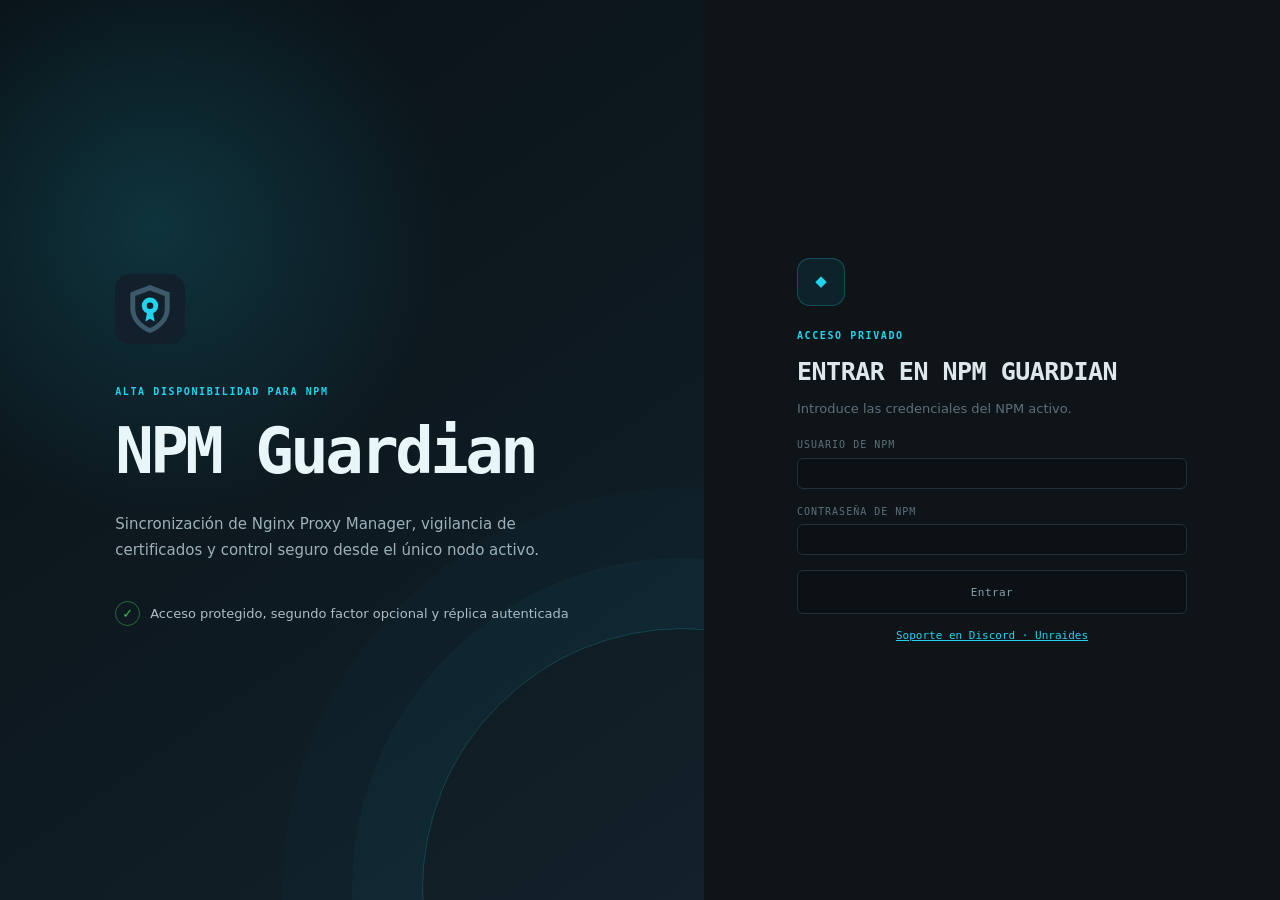
==== commit 0cc7cda6: "feat: añadir soporte de Unraides en 1.0.5" ====
--- a/docker/guardian/panel/web/index.html
+++ b/docker/guardian/panel/web/index.html
@@ -37,6 +37,7 @@
       <label id="login-recovery-wrap" class="oculto"><span>Código de recuperación de Guardian</span><input id="login-recovery" autocomplete="one-time-code"></label>
       <div id="login-error" class="recado mal oculto"></div><button id="login-button" type="submit">Entrar</button>
       <button id="emergency-toggle" class="boton-enlace oculto" type="button">Usar acceso de emergencia</button>
+      <a class="login-support" href="https://discord.gg/8MAT6ZGJTW" target="_blank" rel="noopener noreferrer">Soporte en Discord &middot; Unraides</a>
     </form>
   </section>
 </main>
@@ -110,7 +111,7 @@
     <section class="settings-card two-factor-card"><h3>Autenticación en dos pasos</h3><div id="two-factor-content"></div></section>
     <section id="recovery-card" class="settings-card oculto"><h3>Códigos de recuperación</h3><p>Guárdalos ahora. Cada uno sirve una sola vez y no volverán a mostrarse.</p><div id="recovery-codes" class="recovery-codes"></div><button type="button" id="copy-recovery">Copiar códigos</button></section><div id="profile-message" class="recado oculto"></div>
   </main>
-  <footer><span id="pie"></span><span>actualización automática cada 30 s</span></footer>
+  <footer><span id="pie"></span><a href="https://discord.gg/8MAT6ZGJTW" target="_blank" rel="noopener noreferrer">Soporte &middot; Unraides</a><span>actualización automática cada 30 s</span></footer>
 </div>
 
 <div id="app-dialog-layer" class="dialog-layer oculto" aria-hidden="true">
--- a/docker/guardian/panel/web/estilo.css
+++ b/docker/guardian/panel/web/estilo.css
@@ -556,6 +556,8 @@
 .login-form > p { margin: -8px 0 3px; color: var(--tinta-tenue); font-size: 13px; }
 .login-form button { min-height: 44px; }
 .login-form .boton-enlace { min-height: auto; padding: 5px; border: 0; color: var(--acento); background: transparent; }
+.login-support { color: var(--acento); font: 11px var(--mono); text-align: center; }
+.login-support:hover { color: var(--tinta); }
 
 .settings-form { display: flex; flex-direction: column; gap: 18px; }
 .node-settings-form { padding-bottom: 34px; border-bottom: 1px solid var(--linea); }
